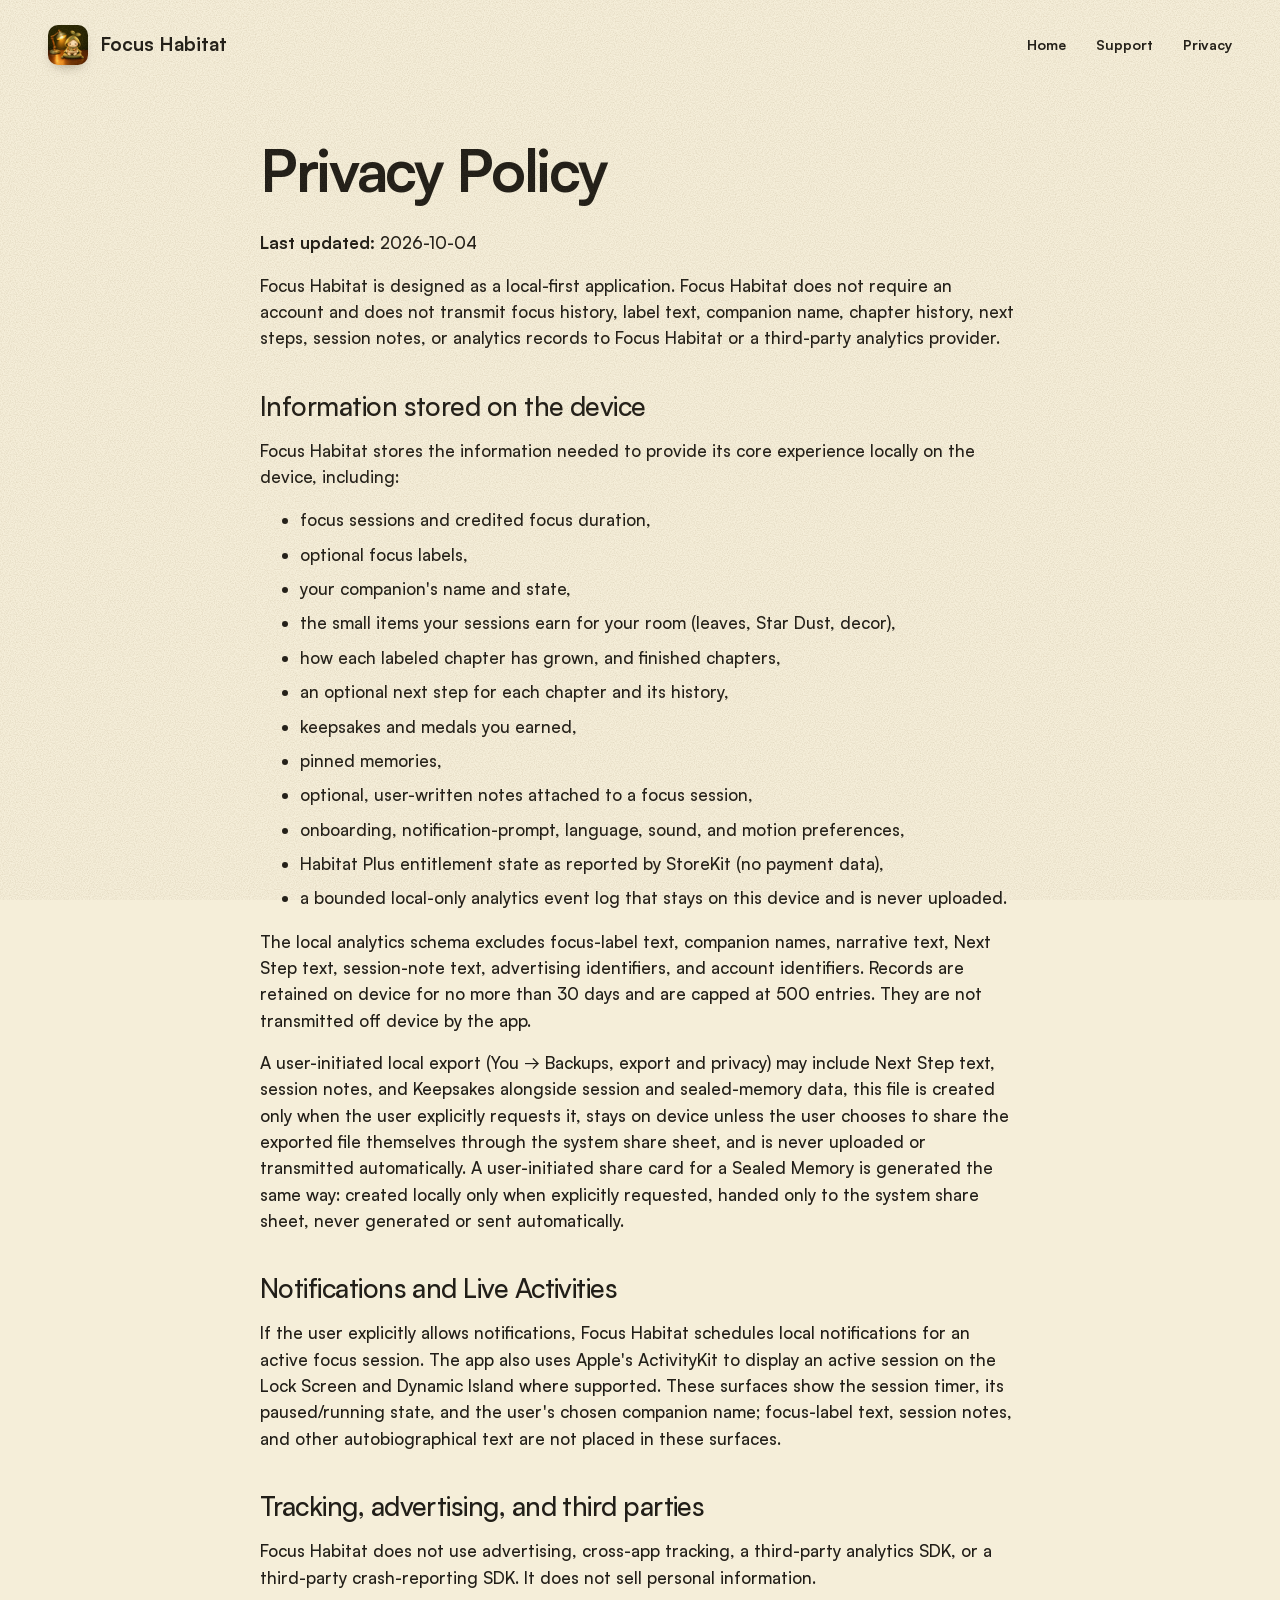
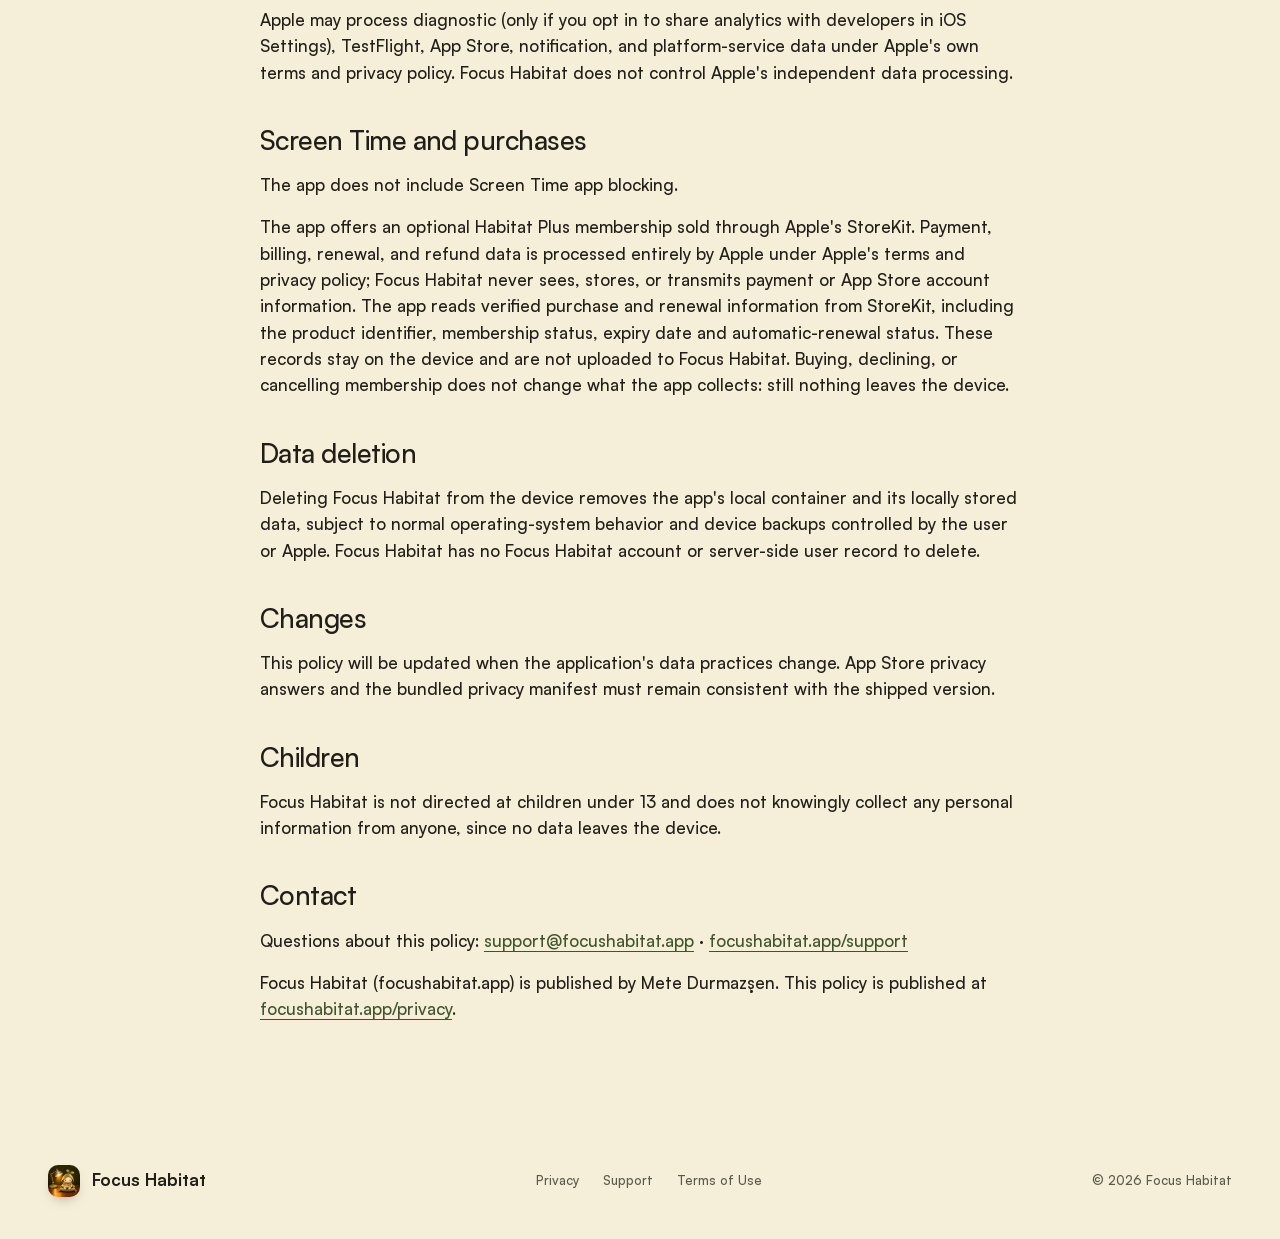
==== privacy/index.html @ 811b7814 "Publish bilingual Focus Habitat V4 landing page" ====
<!doctype html>
<html lang="en"><head>
  <script>(()=>{const r=document.documentElement;let t;try{const q=new URLSearchParams(location.search).get('qa-theme');if(q==='light'||q==='dark')t=q;}catch{}if(!t){try{const s=localStorage.getItem('focus-habitat-theme');if(s==='light'||s==='dark')t=s;}catch{}}if(!t)t=window.matchMedia('(prefers-color-scheme: dark)').matches?'dark':'light';r.setAttribute('data-theme',t);})();</script><base href="../"><meta charset="utf-8"><meta name="viewport" content="width=device-width,initial-scale=1"><meta name="color-scheme" content="light dark"><title>Privacy Policy | Focus Habitat</title><meta name="description" content="How Focus Habitat handles your data."><link rel="icon" href="assets/favicon.png"><link rel="apple-touch-icon" href="assets/apple-touch-icon.png"><link rel="preload" href="assets/fonts/satoshi-500.woff2" as="font" type="font/woff2" crossorigin><link rel="stylesheet" href="style.css?v=refined-1"><script type="module">import { initTheme } from './theme.js'; initTheme();</script></head><body><a class="skip-link" href="#main">Skip to content</a><header class="site-header doc-header"><a class="brand" href="./"><img src="assets/icon-96.png" width="40" height="40" alt=""><span>Focus Habitat</span></a><nav aria-label="Main navigation"><a href="./">Home</a><a href="support">Support</a><a href="privacy">Privacy</a></nav></header>
<main id="main" class="document">
<h1>Privacy Policy</h1>
<p><strong>Last updated:</strong> 2026-10-04</p>
<p>Focus Habitat is designed as a local-first application. Focus Habitat does not require an account and does not transmit focus history, label text, companion name, chapter history, next steps, session notes, or analytics records to Focus Habitat or a third-party analytics provider.</p>
<h2>Information stored on the device</h2>
<p>Focus Habitat stores the information needed to provide its core experience locally on the device, including:</p>
<ul>
<li>focus sessions and credited focus duration,</li>
<li>optional focus labels,</li>
<li>your companion&#x27;s name and state,</li>
<li>the small items your sessions earn for your room (leaves, Star Dust, decor),</li>
<li>how each labeled chapter has grown, and finished chapters,</li>
<li>an optional next step for each chapter and its history,</li>
<li>keepsakes and medals you earned,</li>
<li>pinned memories,</li>
<li>optional, user-written notes attached to a focus session,</li>
<li>onboarding, notification-prompt, language, sound, and motion preferences,</li>
<li>Habitat Plus entitlement state as reported by StoreKit (no payment data),</li>
<li>a bounded local-only analytics event log that stays on this device and is never uploaded.</li>
</ul>
<p>The local analytics schema excludes focus-label text, companion names, narrative text, Next Step text, session-note text, advertising identifiers, and account identifiers. Records are retained on device for no more than 30 days and are capped at 500 entries. They are not transmitted off device by the app.</p>
<p>A user-initiated local export (You → Backups, export and privacy) may include Next Step text, session notes, and Keepsakes alongside session and sealed-memory data, this file is created only when the user explicitly requests it, stays on device unless the user chooses to share the exported file themselves through the system share sheet, and is never uploaded or transmitted automatically. A user-initiated share card for a Sealed Memory is generated the same way: created locally only when explicitly requested, handed only to the system share sheet, never generated or sent automatically.</p>
<h2>Notifications and Live Activities</h2>
<p>If the user explicitly allows notifications, Focus Habitat schedules local notifications for an active focus session. The app also uses Apple&#x27;s ActivityKit to display an active session on the Lock Screen and Dynamic Island where supported. These surfaces show the session timer, its paused/running state, and the user&#x27;s chosen companion name; focus-label text, session notes, and other autobiographical text are not placed in these surfaces.</p>
<h2>Tracking, advertising, and third parties</h2>
<p>Focus Habitat does not use advertising, cross-app tracking, a third-party analytics SDK, or a third-party crash-reporting SDK. It does not sell personal information.</p>
<p>Apple may process diagnostic (only if you opt in to share analytics with developers in iOS Settings), TestFlight, App Store, notification, and platform-service data under Apple&#x27;s own terms and privacy policy. Focus Habitat does not control Apple&#x27;s independent data processing.</p>
<h2>Screen Time and purchases</h2>
<p>The app does not include Screen Time app blocking.</p>
<p>The app offers an optional Habitat Plus membership sold through Apple&#x27;s StoreKit. Payment, billing, renewal, and refund data is processed entirely by Apple under Apple&#x27;s terms and privacy policy; Focus Habitat never sees, stores, or transmits payment or App Store account information. The app reads verified purchase and renewal information from StoreKit, including the product identifier, membership status, expiry date and automatic-renewal status. These records stay on the device and are not uploaded to Focus Habitat. Buying, declining, or cancelling membership does not change what the app collects: still nothing leaves the device.</p>
<h2>Data deletion</h2>
<p>Deleting Focus Habitat from the device removes the app&#x27;s local container and its locally stored data, subject to normal operating-system behavior and device backups controlled by the user or Apple. Focus Habitat has no Focus Habitat account or server-side user record to delete.</p>
<h2>Changes</h2>
<p>This policy will be updated when the application&#x27;s data practices change. App Store privacy answers and the bundled privacy manifest must remain consistent with the shipped version.</p>
<h2>Children</h2>
<p>Focus Habitat is not directed at children under 13 and does not knowingly collect any personal information from anyone, since no data leaves the device.</p>
<h2>Contact</h2>
<p>Questions about this policy: <a href="mailto:support@focushabitat.app">support@focushabitat.app</a> · <a href="support">focushabitat.app/support</a></p>
<p>Focus Habitat (focushabitat.app) is published by Mete Durmazşen. This policy is published at <a href="privacy">focushabitat.app/privacy</a>.</p>
</main>
<footer class="site-footer wrap"><a class="brand" href="./"><img src="assets/icon-96.png" width="32" height="32" alt=""><span>Focus Habitat</span></a><nav aria-label="Legal"><a href="privacy">Privacy</a><a href="support">Support</a><a href="https://www.apple.com/legal/internet-services/itunes/dev/stdeula/">Terms of Use</a></nav><span>© 2026 Focus Habitat</span></footer></body></html>
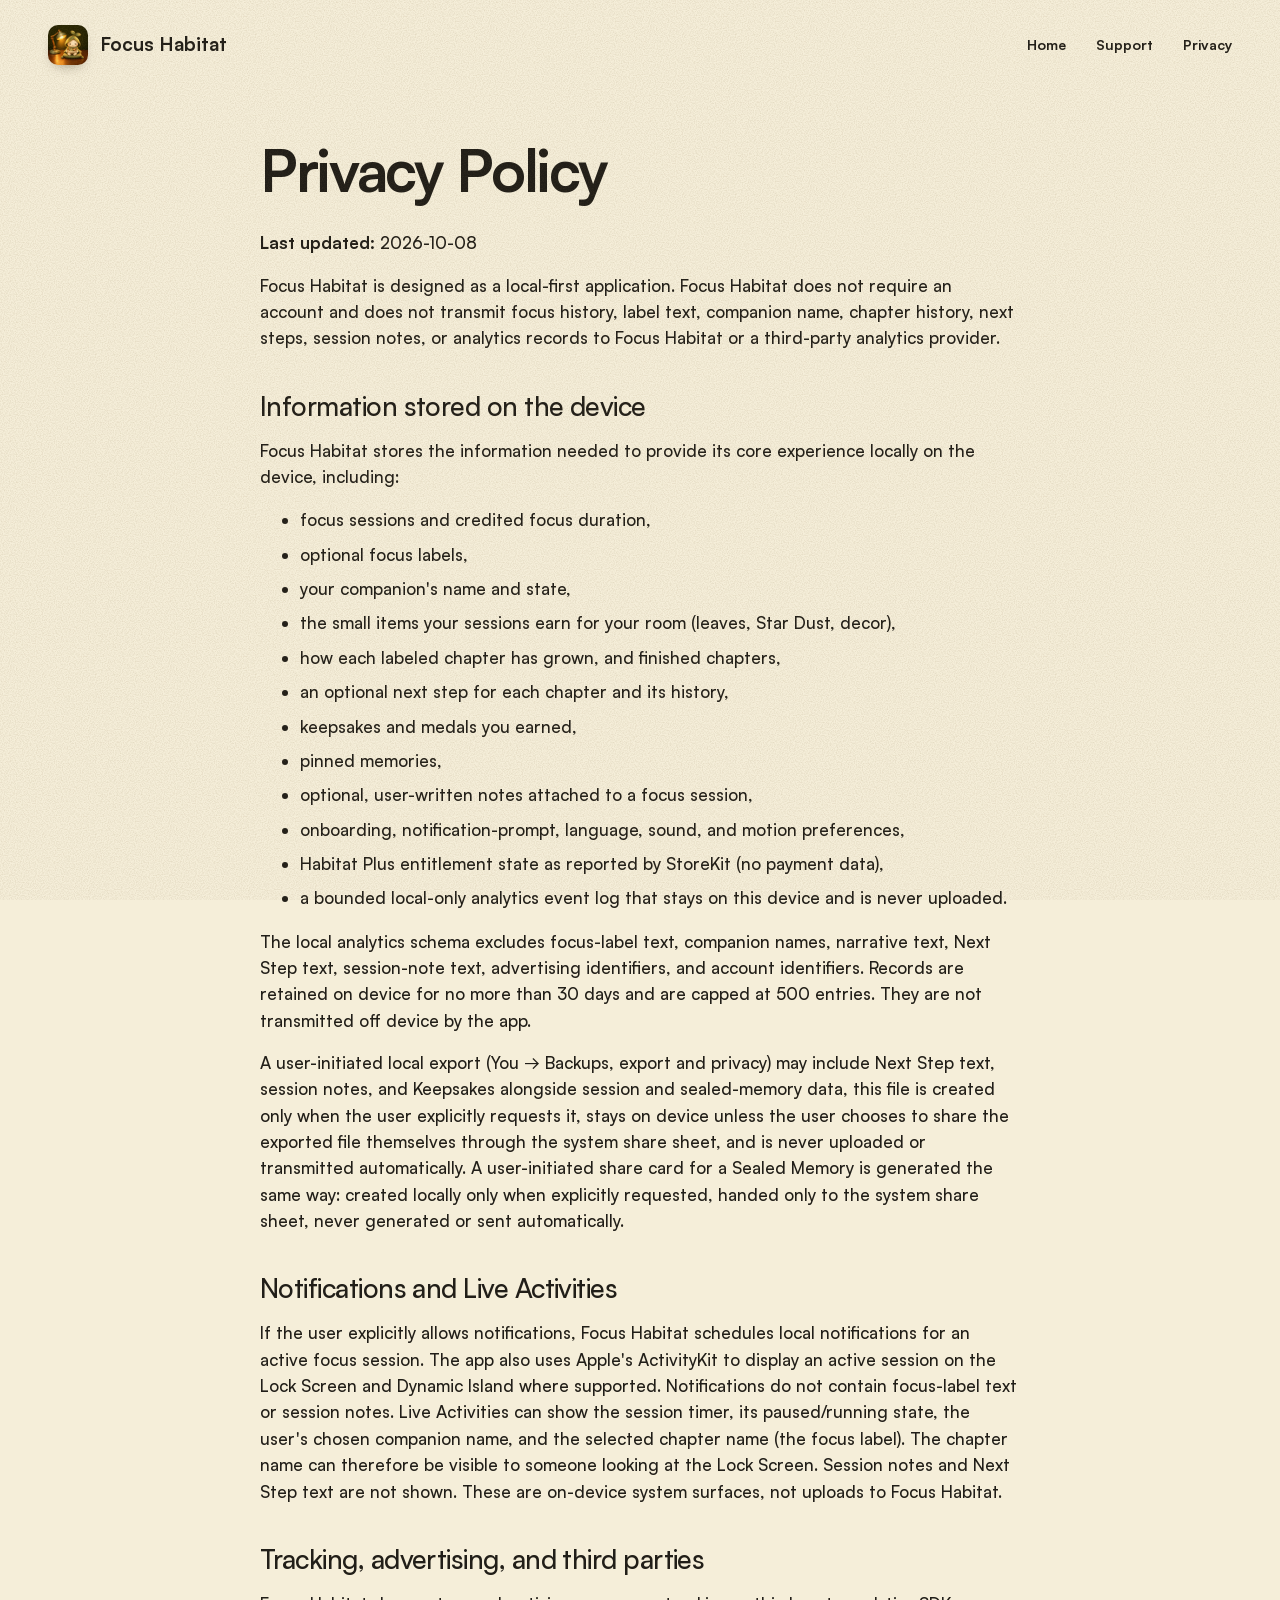
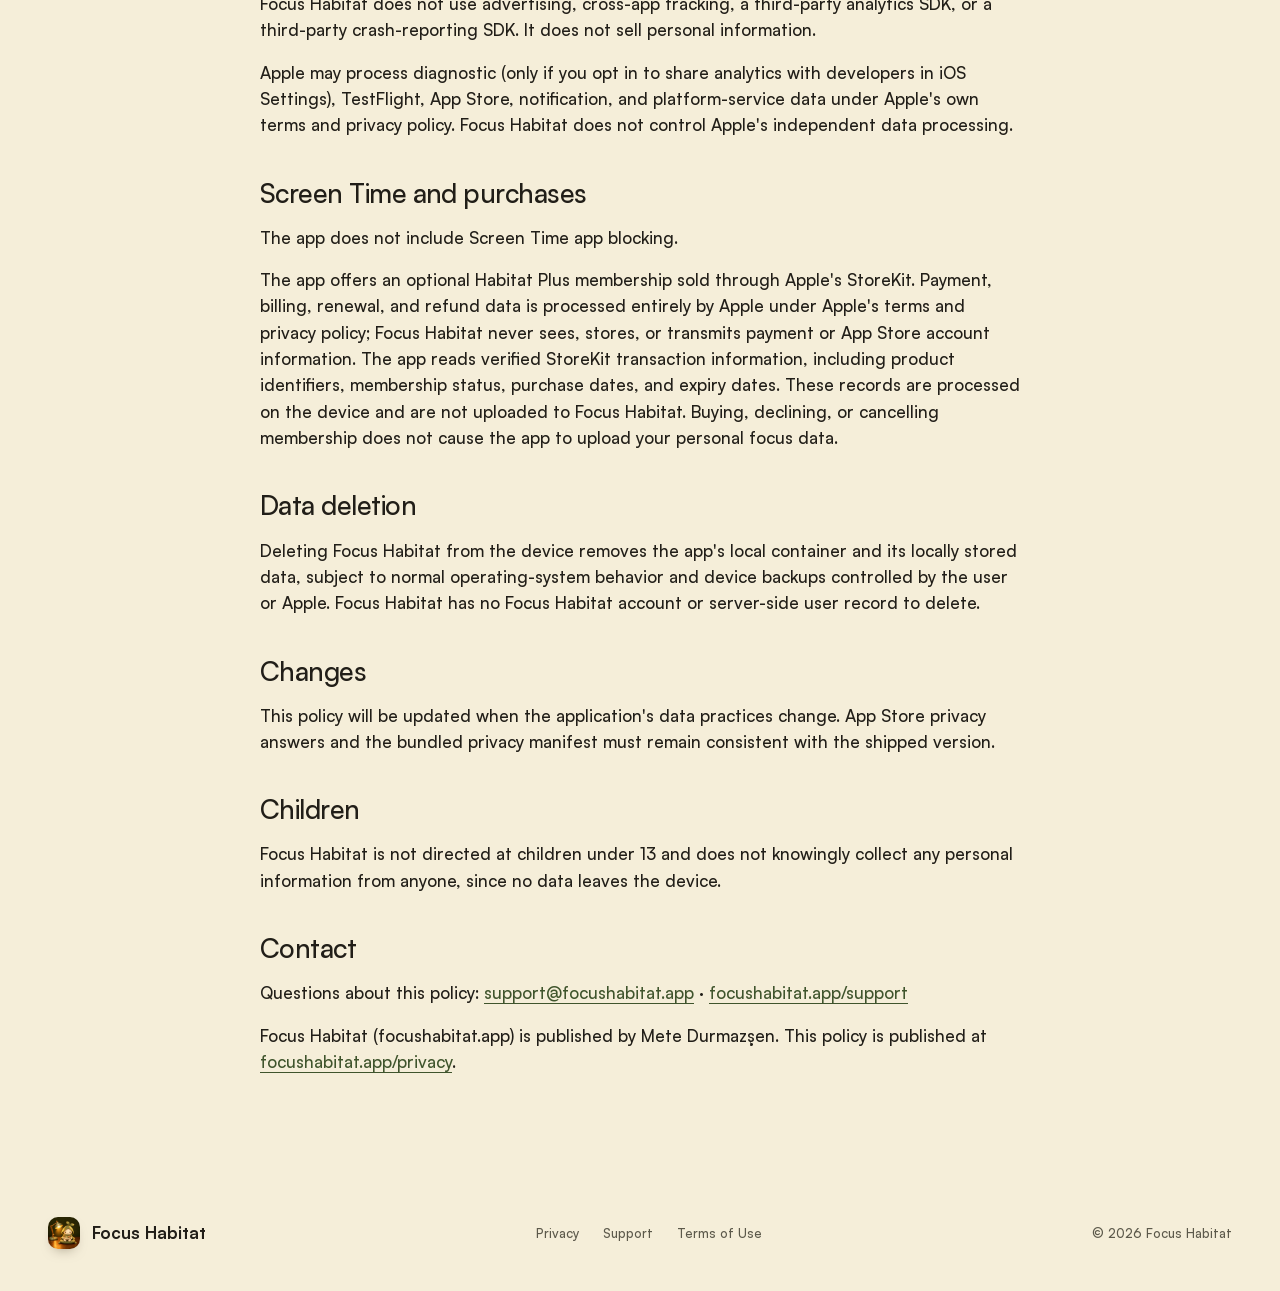
==== commit e88c292d: "Correct privacy disclosures for Live Activities and StoreKit" ====
--- a/privacy/index.html
+++ b/privacy/index.html
@@ -3,7 +3,7 @@
   <script>(()=>{const r=document.documentElement;let t;try{const q=new URLSearchParams(location.search).get('qa-theme');if(q==='light'||q==='dark')t=q;}catch{}if(!t){try{const s=localStorage.getItem('focus-habitat-theme');if(s==='light'||s==='dark')t=s;}catch{}}if(!t)t=window.matchMedia('(prefers-color-scheme: dark)').matches?'dark':'light';r.setAttribute('data-theme',t);})();</script><base href="../"><meta charset="utf-8"><meta name="viewport" content="width=device-width,initial-scale=1"><meta name="color-scheme" content="light dark"><title>Privacy Policy | Focus Habitat</title><meta name="description" content="How Focus Habitat handles your data."><link rel="icon" href="assets/favicon.png"><link rel="apple-touch-icon" href="assets/apple-touch-icon.png"><link rel="preload" href="assets/fonts/satoshi-500.woff2" as="font" type="font/woff2" crossorigin><link rel="stylesheet" href="style.css?v=refined-1"><script type="module">import { initTheme } from './theme.js'; initTheme();</script></head><body><a class="skip-link" href="#main">Skip to content</a><header class="site-header doc-header"><a class="brand" href="./"><img src="assets/icon-96.png" width="40" height="40" alt=""><span>Focus Habitat</span></a><nav aria-label="Main navigation"><a href="./">Home</a><a href="support">Support</a><a href="privacy">Privacy</a></nav></header>
 <main id="main" class="document">
 <h1>Privacy Policy</h1>
-<p><strong>Last updated:</strong> 2026-10-04</p>
+<p><strong>Last updated:</strong> 2026-10-08</p>
 <p>Focus Habitat is designed as a local-first application. Focus Habitat does not require an account and does not transmit focus history, label text, companion name, chapter history, next steps, session notes, or analytics records to Focus Habitat or a third-party analytics provider.</p>
 <h2>Information stored on the device</h2>
 <p>Focus Habitat stores the information needed to provide its core experience locally on the device, including:</p>
@@ -24,13 +24,13 @@
 <p>The local analytics schema excludes focus-label text, companion names, narrative text, Next Step text, session-note text, advertising identifiers, and account identifiers. Records are retained on device for no more than 30 days and are capped at 500 entries. They are not transmitted off device by the app.</p>
 <p>A user-initiated local export (You → Backups, export and privacy) may include Next Step text, session notes, and Keepsakes alongside session and sealed-memory data, this file is created only when the user explicitly requests it, stays on device unless the user chooses to share the exported file themselves through the system share sheet, and is never uploaded or transmitted automatically. A user-initiated share card for a Sealed Memory is generated the same way: created locally only when explicitly requested, handed only to the system share sheet, never generated or sent automatically.</p>
 <h2>Notifications and Live Activities</h2>
-<p>If the user explicitly allows notifications, Focus Habitat schedules local notifications for an active focus session. The app also uses Apple&#x27;s ActivityKit to display an active session on the Lock Screen and Dynamic Island where supported. These surfaces show the session timer, its paused/running state, and the user&#x27;s chosen companion name; focus-label text, session notes, and other autobiographical text are not placed in these surfaces.</p>
+<p>If the user explicitly allows notifications, Focus Habitat schedules local notifications for an active focus session. The app also uses Apple&#x27;s ActivityKit to display an active session on the Lock Screen and Dynamic Island where supported. Notifications do not contain focus-label text or session notes. Live Activities can show the session timer, its paused/running state, the user&#x27;s chosen companion name, and the selected chapter name (the focus label). The chapter name can therefore be visible to someone looking at the Lock Screen. Session notes and Next Step text are not shown. These are on-device system surfaces, not uploads to Focus Habitat.</p>
 <h2>Tracking, advertising, and third parties</h2>
 <p>Focus Habitat does not use advertising, cross-app tracking, a third-party analytics SDK, or a third-party crash-reporting SDK. It does not sell personal information.</p>
 <p>Apple may process diagnostic (only if you opt in to share analytics with developers in iOS Settings), TestFlight, App Store, notification, and platform-service data under Apple&#x27;s own terms and privacy policy. Focus Habitat does not control Apple&#x27;s independent data processing.</p>
 <h2>Screen Time and purchases</h2>
 <p>The app does not include Screen Time app blocking.</p>
-<p>The app offers an optional Habitat Plus membership sold through Apple&#x27;s StoreKit. Payment, billing, renewal, and refund data is processed entirely by Apple under Apple&#x27;s terms and privacy policy; Focus Habitat never sees, stores, or transmits payment or App Store account information. The app reads verified purchase and renewal information from StoreKit, including the product identifier, membership status, expiry date and automatic-renewal status. These records stay on the device and are not uploaded to Focus Habitat. Buying, declining, or cancelling membership does not change what the app collects: still nothing leaves the device.</p>
+<p>The app offers an optional Habitat Plus membership sold through Apple&#x27;s StoreKit. Payment, billing, renewal, and refund data is processed entirely by Apple under Apple&#x27;s terms and privacy policy; Focus Habitat never sees, stores, or transmits payment or App Store account information. The app reads verified StoreKit transaction information, including product identifiers, membership status, purchase dates, and expiry dates. These records are processed on the device and are not uploaded to Focus Habitat. Buying, declining, or cancelling membership does not cause the app to upload your personal focus data.</p>
 <h2>Data deletion</h2>
 <p>Deleting Focus Habitat from the device removes the app&#x27;s local container and its locally stored data, subject to normal operating-system behavior and device backups controlled by the user or Apple. Focus Habitat has no Focus Habitat account or server-side user record to delete.</p>
 <h2>Changes</h2>
